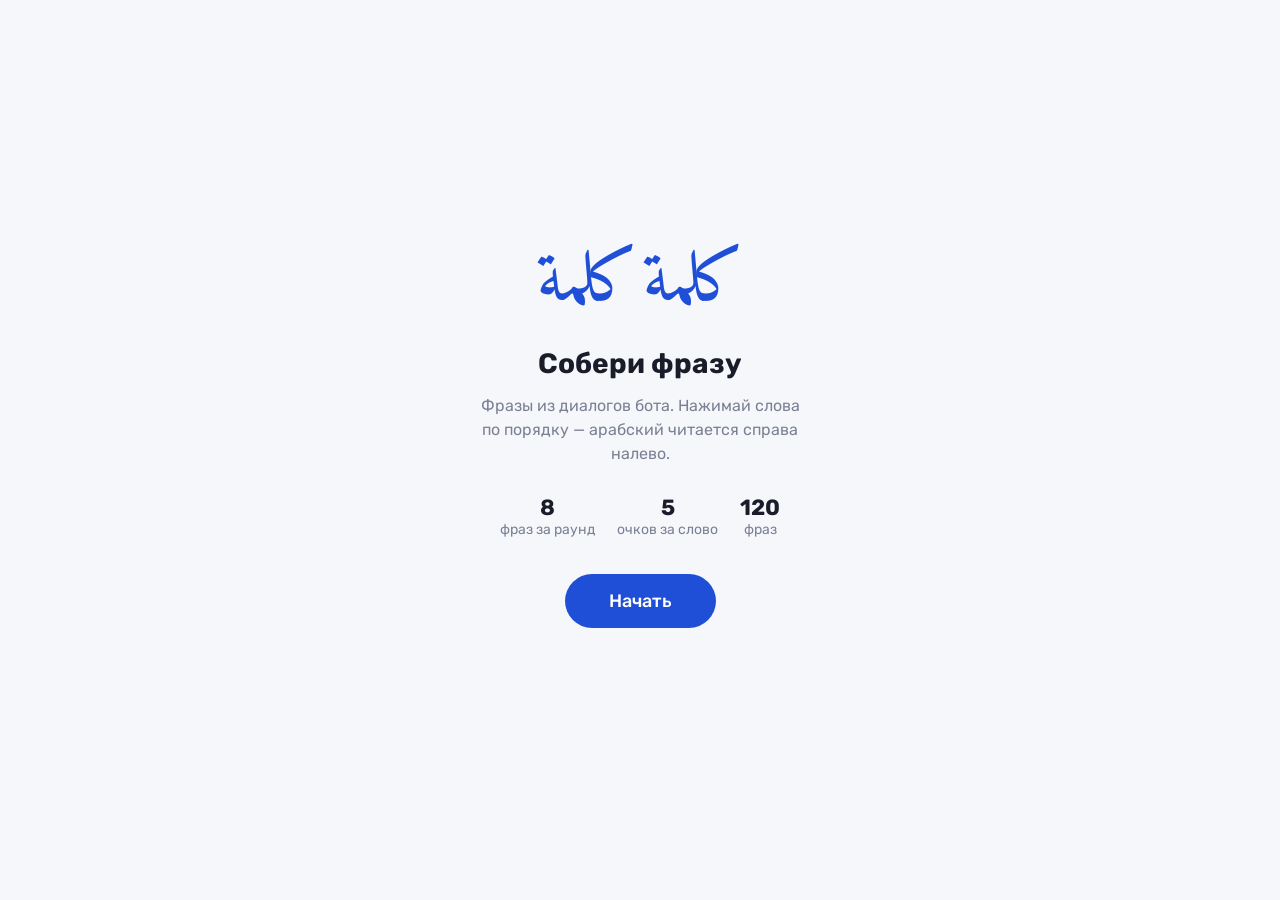
==== build.html @ 2a73a8e0 "Add files via upload" ====
<!DOCTYPE html>
<html lang="ru">
<head>
<meta charset="utf-8">
<meta name="viewport" content="width=device-width, initial-scale=1, maximum-scale=1, user-scalable=no, viewport-fit=cover">
<title>🔤 Собери фразу — Masri</title>
<script src="https://telegram.org/js/telegram-web-app.js"></script>
<link rel="preconnect" href="https://fonts.googleapis.com">
<link rel="preconnect" href="https://fonts.gstatic.com" crossorigin>
<link href="https://fonts.googleapis.com/css2?family=Amiri:wght@400;700&family=Rubik:wght@400;500;700&display=swap" rel="stylesheet">
<link rel="stylesheet" href="games.css">
<style>
  #game { padding-top: 14px; overflow-y: auto; }
  .topic { color: var(--muted); font-size: 14px; margin-top: 6px; }
  .task { font-size: 22px; font-weight: 500; line-height: 1.35; margin: 6px 0 4px; }
  .hintline { min-height: 1.4em; color: var(--muted); font-size: 15px; }
  .answer {
    direction: rtl; display: flex; flex-wrap: wrap; gap: 8px; align-content: flex-start;
    min-height: 124px; padding: 14px; margin: 14px 0; border-radius: var(--radius);
    border: 2px dashed color-mix(in srgb, var(--muted) 45%, transparent);
    transition: border-color .15s;
  }
  .answer.ok { border: 2px solid var(--yes); }
  .answer.bad { border: 2px solid var(--no); }
  .pool { direction: rtl; display: flex; flex-wrap: wrap; gap: 8px; justify-content: center; min-height: 60px; }
  .tok {
    font-family: "Amiri", "Noto Naskh Arabic", serif; font-size: 26px; line-height: 1.3;
    padding: 6px 14px; border-radius: 14px; background: var(--surface);
    border-bottom: 3px solid color-mix(in srgb, var(--muted) 30%, transparent);
  }
  .tok:active { transform: translateY(1px); }
  .answer .tok { background: color-mix(in srgb, var(--faience) 12%, var(--surface)); }
  .fixbox { display: none; background: var(--surface); border-radius: 16px; padding: 12px 16px; margin-top: 12px; }
  .fixbox.on { display: block; }
  .fixbox .ar { font-size: 28px; text-align: right; }
  .fixbox small { color: var(--muted); }
  .controls { display: flex; gap: 10px; margin-top: auto; padding-top: 16px; }
  .controls button { flex: 1; }
</style>
</head>
<body>

<section id="start" class="screen start on">
  <p class="ar" aria-hidden="true">كلمة كلمة</p>
  <h1>Собери фразу</h1>
  <p>Фразы из диалогов бота. Нажимай слова по порядку — арабский читается справа налево.</p>
  <div class="rules">
    <div><b>8</b>фраз за раунд</div>
    <div><b>5</b>очков за слово</div>
    <div><b id="poolSize">…</b>фраз</div>
  </div>
  <button class="primary" id="btnStart" disabled>Начать</button>
  <div class="loadmsg" id="loadmsg">Загружаю фразы…</div>
</section>

<section id="game" class="screen">
  <div class="hud">
    <div class="score" id="score">0</div>
    <div class="sub" id="progress">1 из 8</div>
  </div>
  <div class="topic" id="topic"></div>
  <div class="task" id="task"></div>
  <div class="hintline" id="hintline"></div>
  <div class="answer" id="answer" aria-label="Собранная фраза"></div>
  <div class="pool" id="pool"></div>
  <div class="fixbox" id="fixbox">
    <small>Правильно:</small>
    <div class="ar" id="fixAr"></div>
    <small id="fixTr"></small>
  </div>
  <div class="controls">
    <button class="ghost" id="btnHint">Подсказка</button>
    <button class="ghost" id="btnReset">Сбросить</button>
    <button class="primary" id="btnNext" hidden>Дальше</button>
  </div>
</section>

<section id="result" class="screen result">
  <h2>Очки за раунд</h2>
  <div class="final" id="rScore">0</div>
  <div class="record" id="rRecord"></div>
  <div class="stats">
    <div><b id="rOk">0</b><small>собрано</small></div>
    <div><b id="rBad">0</b><small>ошибок</small></div>
    <div><b id="rHints">0</b><small>подсказок</small></div>
  </div>
  <h3>Работа над ошибками</h3>
  <div id="rList"></div>
  <div class="row"><button class="primary" id="btnAgain">Ещё раунд</button></div>
  <p class="note" id="rNote"></p>
</section>

<script src="games.js"></script>
<script>
(() => {
  const M = window.Masri, $ = M.$;
  const PER_ROUND = 8, POINTS_PER_WORD = 5;
  // Строка dialogues.json: [тема, арабский, транслит, перевод]
  let phrases = [], queue = [], st, cur, locked;
  M.newSession("build");

  M.loadJSON("dialogues.json").then(list => {
    phrases = list;
    $("poolSize").textContent = phrases.length;
    $("loadmsg").textContent = "";
    $("btnStart").disabled = false;
  }).catch(() => { $("loadmsg").textContent = "Не удалось загрузить фразы. Закрой игру и открой снова."; });

  function nextPhrase() {
    if (!queue.length) queue = M.shuffle(phrases);   // без повторов, пока не пройдены все
    return queue.pop();
  }

  function show() {
    const p = nextPhrase();
    const tokens = p[1].split(/\s+/).filter(Boolean);
    let mixed = M.shuffle(tokens);
    for (let i = 0; i < 5 && mixed.join(" ") === tokens.join(" "); i++) mixed = M.shuffle(tokens);
    cur = { p, tokens, hint: false };
    locked = false;

    $("progress").textContent = `${st.n + 1} из ${PER_ROUND}`;
    $("topic").textContent = p[0];
    $("task").textContent = p[3];
    $("hintline").textContent = "";
    $("answer").className = "answer";
    $("answer").innerHTML = "";
    $("fixbox").classList.remove("on");
    $("btnNext").hidden = true;
    $("btnHint").hidden = false; $("btnReset").hidden = false;

    const pool = $("pool");
    pool.innerHTML = "";
    for (const t of mixed) pool.appendChild(makeToken(t));
  }

  function makeToken(text) {
    const b = document.createElement("button");
    b.className = "tok";
    b.textContent = text;
    b.onclick = () => {
      if (locked) return;
      M.tap();
      const target = b.parentElement.id === "pool" ? $("answer") : $("pool");
      target.appendChild(b);
      if (!$("pool").children.length) check();
    };
    return b;
  }

  function check() {
    locked = true;
    const built = [...$("answer").children].map(b => b.textContent).join(" ");
    const right = cur.tokens.join(" ");
    $("btnHint").hidden = true; $("btnReset").hidden = true;
    if (built === right) {
      const pts = cur.tokens.length * POINTS_PER_WORD;
      st.score += cur.hint ? Math.ceil(pts / 2) : pts;   // с подсказкой — половина очков
      st.ok++;
      $("answer").classList.add("ok");
      $("hintline").textContent = cur.p[2];
      M.haptic("success");
    } else {
      st.bad++;
      st.mistakes.push(cur.p);
      $("answer").classList.add("bad", "shake");
      $("fixAr").textContent = cur.p[1];
      $("fixTr").textContent = cur.p[2];
      $("fixbox").classList.add("on");
      M.haptic("error");
    }
    $("score").textContent = st.score;
    st.n++;
    $("btnNext").textContent = st.n >= PER_ROUND ? "Итог" : "Дальше";
    $("btnNext").hidden = false;
  }

  $("btnHint").onclick = () => {
    if (locked) return;
    cur.hint = true; st.hints++;
    $("hintline").textContent = cur.p[2];
  };
  $("btnReset").onclick = () => {
    if (locked) return;
    for (const b of [...$("answer").children]) $("pool").appendChild(b);
  };
  $("btnNext").onclick = () => (st.n >= PER_ROUND ? finish() : show());

  function start() {
    st = { score: 0, ok: 0, bad: 0, n: 0, hints: 0, mistakes: [] };
    $("score").textContent = 0;
    M.show("game");
    M.roundStarted();
    show();
  }

  function finish() {
    const { best, isRecord } = M.roundFinished({ score: st.score, ok: st.ok, bad: st.bad, mistakes: [] });
    $("rScore").textContent = st.score;
    $("rRecord").textContent = isRecord ? "Новый рекорд!" : (best ? "Рекорд: " + best : "");
    $("rOk").textContent = st.ok;
    $("rBad").textContent = st.bad;
    $("rHints").textContent = st.hints;
    // Ошибки во фразах: [тема, арабский, транслит, перевод] -> формат карточки слова
    M.renderWordMistakes($("rList"), st.mistakes.map(p => [0, p[1], p[2], p[3]]));
    M.offerSave($("rNote"), "Нажми «Сохранить результат», чтобы получить XP.");
    M.haptic("warning");
    M.show("result");
  }

  $("btnStart").onclick = start;
  $("btnAgain").onclick = start;
})();
</script>
</body>
</html>
---- games.css ----
/* Общие стили мини-игр Masri. Цвета берутся из темы Telegram. */
:root {
  --bg: var(--tg-theme-bg-color, #f6f7fb);
  --surface: var(--tg-theme-secondary-bg-color, #ffffff);
  --text: var(--tg-theme-text-color, #1a1d29);
  --muted: var(--tg-theme-hint-color, #7b8194);
  --faience: #1f4fd6;
  --gold: #d99a14;
  --yes: #1f9d63;
  --no: #d8443a;
  --radius: 22px;
}
@media (prefers-color-scheme: dark) {
  :root:not(.tg) { --bg:#15171f; --surface:#1f2230; --text:#eef0f6; --muted:#8a90a3; }
}
* { box-sizing: border-box; -webkit-tap-highlight-color: transparent; }
html, body { height: 100%; margin: 0; }
body {
  background: var(--bg); color: var(--text);
  font-family: "Rubik", system-ui, -apple-system, "Segoe UI", sans-serif;
  display: flex; flex-direction: column;
  padding: env(safe-area-inset-top, 0) 16px calc(env(safe-area-inset-bottom, 0) + 16px);
  user-select: none; overflow: hidden;
}
.screen { display: none; flex: 1; flex-direction: column; min-height: 0; }
.screen.on { display: flex; }
button { font: inherit; border: 0; cursor: pointer; color: inherit; }
button:focus-visible { outline: 3px solid var(--faience); outline-offset: 3px; }
.ar { font-family: "Amiri", "Noto Naskh Arabic", serif; direction: rtl; line-height: 1.35; }

/* Старт */
.start { justify-content: center; align-items: center; text-align: center; gap: 10px; }
.start .ar { font-size: 72px; color: var(--faience); margin: 0; }
.start h1 { font-size: 28px; margin: 0; }
.start p { color: var(--muted); max-width: 32ch; line-height: 1.5; margin: 4px 0 18px; }
.rules { display: flex; gap: 22px; color: var(--muted); font-size: 14px; margin-bottom: 26px; }
.rules b { display: block; font-size: 22px; color: var(--text); }
.loadmsg { color: var(--muted); font-size: 14px; min-height: 1.2em; }
.primary { background: var(--faience); color: #fff; font-weight: 500; font-size: 18px; padding: 16px 44px; border-radius: 999px; }
.primary:disabled { opacity: .5; }
.primary:active, .ghost:active { transform: scale(.97); }
.ghost { background: var(--surface); padding: 14px 20px; border-radius: 999px; font-weight: 500; }

/* Шкала времени и счёт */
.bar { height: 6px; border-radius: 3px; background: color-mix(in srgb, var(--muted) 25%, transparent); overflow: hidden; }
.bar i { display: block; height: 100%; width: 100%; background: var(--faience); transform-origin: left; }
.bar.low i { background: var(--no); }
.hud { display: flex; justify-content: space-between; align-items: baseline; margin: 12px 2px; }
.score { font-size: 34px; font-weight: 700; font-variant-numeric: tabular-nums; }
.sub { color: var(--muted); font-variant-numeric: tabular-nums; }

@keyframes shake { 25%{transform:translateX(-7px)} 50%{transform:translateX(6px)} 75%{transform:translateX(-3px)} }
.shake { animation: shake .32s; }

/* Итог */
.result { padding-top: 22px; overflow-y: auto; }
.result h2 { margin: 0; font-size: 18px; font-weight: 500; color: var(--muted); }
.final { font-size: 64px; font-weight: 700; line-height: 1.1; margin: 4px 0 2px; font-variant-numeric: tabular-nums; }
.record { color: var(--gold); font-weight: 700; min-height: 1.4em; }
.stats { display: grid; grid-template-columns: repeat(3, 1fr); gap: 10px; margin: 18px 0 24px; }
.stats div { background: var(--surface); border-radius: 16px; padding: 12px; }
.stats b { display: block; font-size: 22px; }
.stats small { color: var(--muted); }
.result h3 { font-size: 16px; margin: 0 0 10px; }
.mistake { background: var(--surface); border-radius: 16px; padding: 12px 16px; margin-bottom: 8px; }
.mistake .ar { font-size: 28px; text-align: right; }
.mistake .tr { color: var(--muted); font-size: 14px; }
.mistake .ok { font-weight: 500; margin-top: 2px; }
.empty { color: var(--muted); }
.row { display: flex; gap: 10px; margin: 18px 0 8px; }
.row button { flex: 1; }
.note { color: var(--muted); font-size: 13px; text-align: center; }

@media (prefers-reduced-motion: reduce) {
  *, *::before, *::after { animation: none !important; transition: none !important; }
}
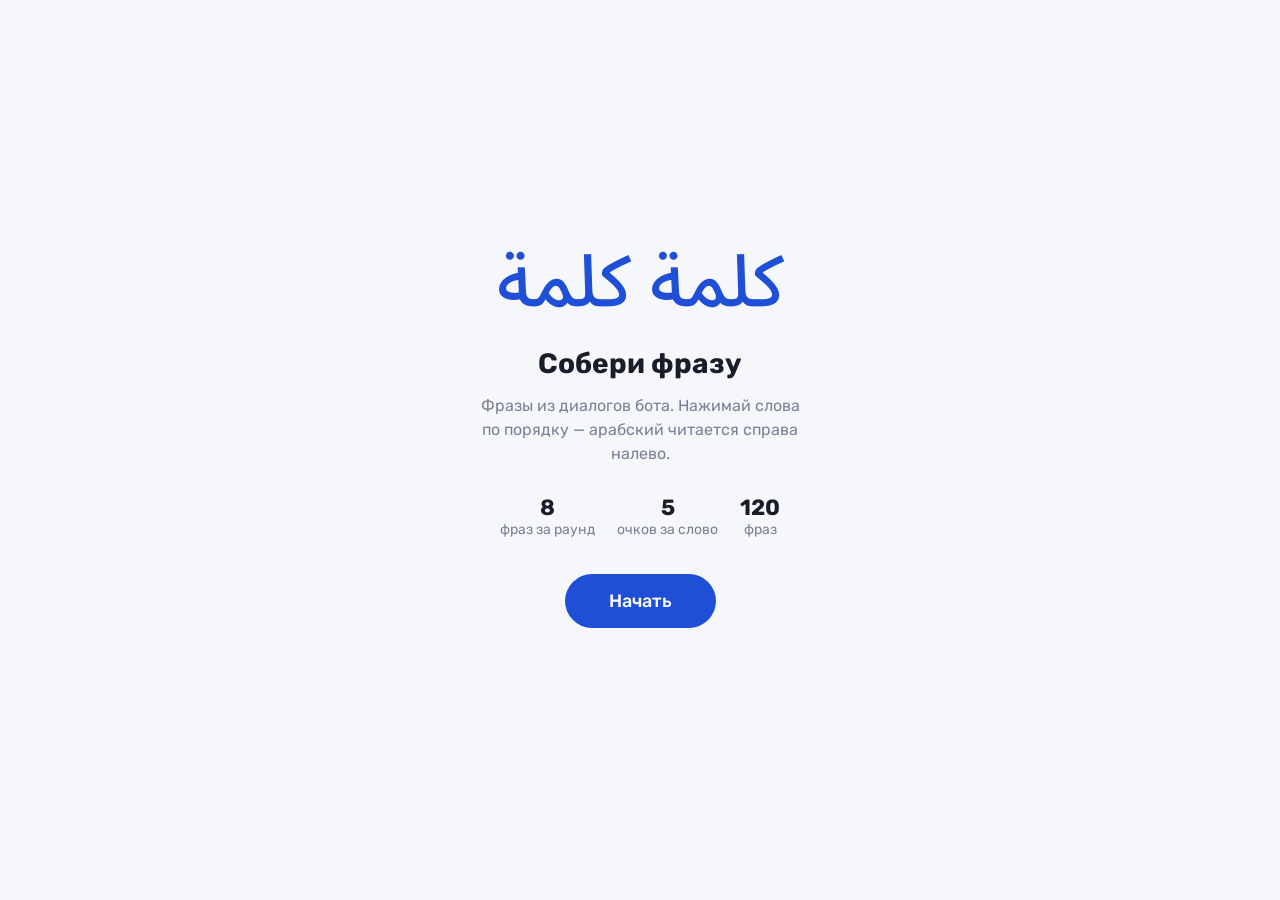
==== commit e804af05: "Add files via upload" ====
--- a/build.html
+++ b/build.html
@@ -7,7 +7,7 @@
 <script src="https://telegram.org/js/telegram-web-app.js"></script>
 <link rel="preconnect" href="https://fonts.googleapis.com">
 <link rel="preconnect" href="https://fonts.gstatic.com" crossorigin>
-<link href="https://fonts.googleapis.com/css2?family=Amiri:wght@400;700&family=Rubik:wght@400;500;700&display=swap" rel="stylesheet">
+<link href="https://fonts.googleapis.com/css2?family=Noto+Sans+Arabic:wght@400;500;600&family=Rubik:wght@400;500;700&display=swap" rel="stylesheet">
 <link rel="stylesheet" href="games.css">
 <style>
   #game { padding-top: 14px; overflow-y: auto; }
@@ -24,7 +24,7 @@
   .answer.bad { border: 2px solid var(--no); }
   .pool { direction: rtl; display: flex; flex-wrap: wrap; gap: 8px; justify-content: center; min-height: 60px; }
   .tok {
-    font-family: "Amiri", "Noto Naskh Arabic", serif; font-size: 26px; line-height: 1.3;
+    font-family: "Noto Sans Arabic", "Segoe UI", Tahoma, sans-serif; font-size: 24px; line-height: 1.7; font-weight: 500;
     padding: 6px 14px; border-radius: 14px; background: var(--surface);
     border-bottom: 3px solid color-mix(in srgb, var(--muted) 30%, transparent);
   }
--- a/games.css
+++ b/games.css
@@ -26,7 +26,7 @@
 .screen.on { display: flex; }
 button { font: inherit; border: 0; cursor: pointer; color: inherit; }
 button:focus-visible { outline: 3px solid var(--faience); outline-offset: 3px; }
-.ar { font-family: "Amiri", "Noto Naskh Arabic", serif; direction: rtl; line-height: 1.35; }
+.ar { font-family: "Noto Sans Arabic", "Segoe UI", Tahoma, sans-serif; direction: rtl; line-height: 1.7; font-weight: 500; }
 
 /* Старт */
 .start { justify-content: center; align-items: center; text-align: center; gap: 10px; }
